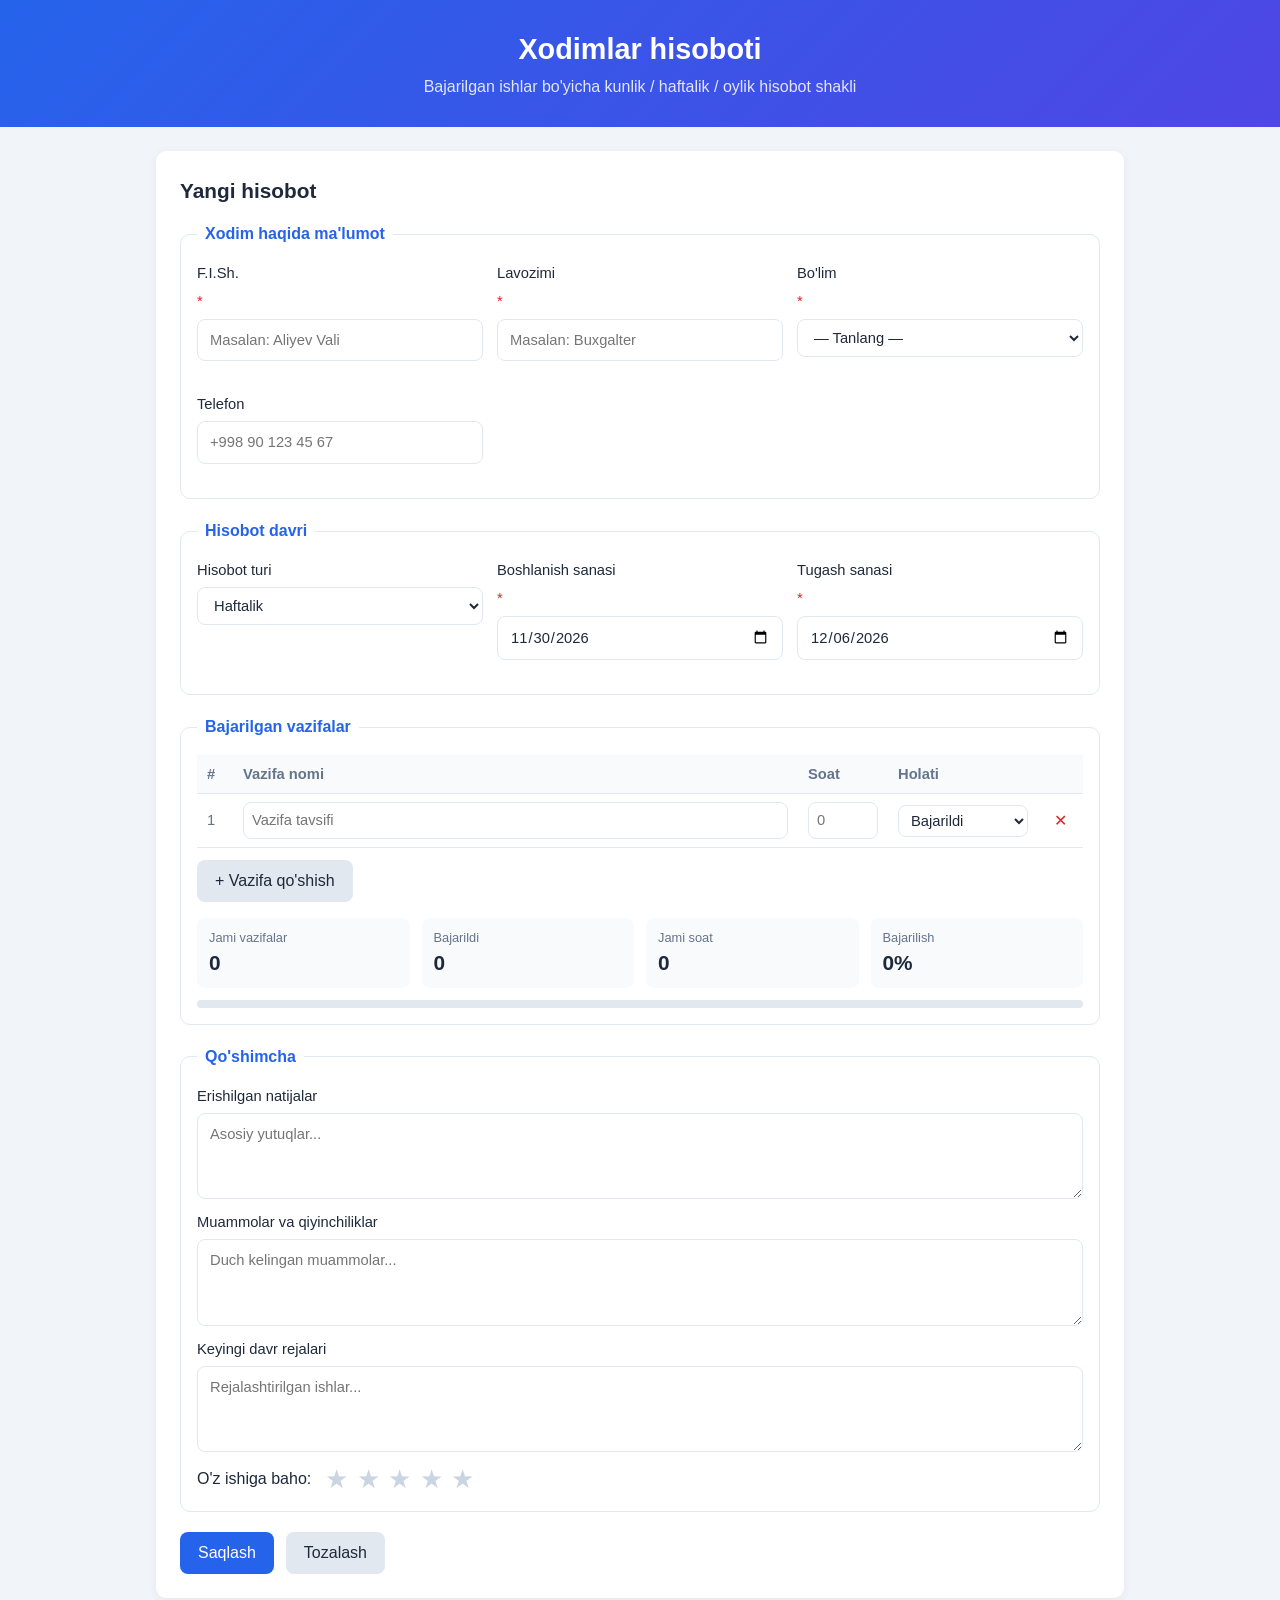
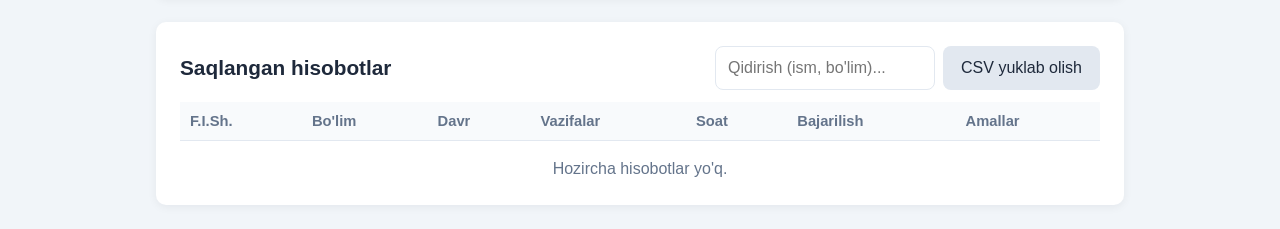
==== index.html @ c4ce34af "Xodimlar hisoboti formasini qo'shish (HTML, CSS, JS) Co-Authored-By: Claude Opus 5.5 <noreply@anthro" ====
<!DOCTYPE html>
<html lang="uz">
<head>
  <meta charset="UTF-8">
  <meta name="viewport" content="width=device-width, initial-scale=1.0">
  <title>Xodimlar hisoboti</title>
  <link rel="stylesheet" href="style.css">
</head>
<body>
  <header class="topbar">
    <h1>Xodimlar hisoboti</h1>
    <p>Bajarilgan ishlar bo'yicha kunlik / haftalik / oylik hisobot shakli</p>
  </header>

  <main class="container">
    <form id="reportForm" class="card" novalidate>
      <h2 id="formTitle">Yangi hisobot</h2>
      <input type="hidden" id="reportId">

      <fieldset>
        <legend>Xodim haqida ma'lumot</legend>
        <div class="grid">
          <label>F.I.Sh. <span class="req">*</span>
            <input type="text" id="fullName" placeholder="Masalan: Aliyev Vali" required>
            <small class="error"></small>
          </label>
          <label>Lavozimi <span class="req">*</span>
            <input type="text" id="position" placeholder="Masalan: Buxgalter" required>
            <small class="error"></small>
          </label>
          <label>Bo'lim <span class="req">*</span>
            <select id="department" required>
              <option value="">— Tanlang —</option>
              <option>Moliya</option>
              <option>Kadrlar</option>
              <option>Savdo</option>
              <option>IT</option>
              <option>Ishlab chiqarish</option>
              <option>Logistika</option>
              <option>Boshqa</option>
            </select>
            <small class="error"></small>
          </label>
          <label>Telefon
            <input type="tel" id="phone" placeholder="+998 90 123 45 67">
            <small class="error"></small>
          </label>
        </div>
      </fieldset>

      <fieldset>
        <legend>Hisobot davri</legend>
        <div class="grid">
          <label>Hisobot turi
            <select id="reportType">
              <option>Kunlik</option>
              <option selected>Haftalik</option>
              <option>Oylik</option>
            </select>
          </label>
          <label>Boshlanish sanasi <span class="req">*</span>
            <input type="date" id="dateFrom" required>
            <small class="error"></small>
          </label>
          <label>Tugash sanasi <span class="req">*</span>
            <input type="date" id="dateTo" required>
            <small class="error"></small>
          </label>
        </div>
      </fieldset>

      <fieldset>
        <legend>Bajarilgan vazifalar</legend>
        <div class="table-wrap">
          <table class="tasks">
            <thead>
              <tr>
                <th>#</th>
                <th>Vazifa nomi</th>
                <th>Soat</th>
                <th>Holati</th>
                <th></th>
              </tr>
            </thead>
            <tbody id="taskBody"></tbody>
          </table>
        </div>
        <button type="button" id="addTask" class="btn btn-light">+ Vazifa qo'shish</button>

        <div class="stats">
          <div><span>Jami vazifalar</span><b id="statTotal">0</b></div>
          <div><span>Bajarildi</span><b id="statDone">0</b></div>
          <div><span>Jami soat</span><b id="statHours">0</b></div>
          <div><span>Bajarilish</span><b id="statPercent">0%</b></div>
        </div>
        <div class="progress"><div id="progressBar"></div></div>
      </fieldset>

      <fieldset>
        <legend>Qo'shimcha</legend>
        <label>Erishilgan natijalar
          <textarea id="achievements" rows="3" placeholder="Asosiy yutuqlar..."></textarea>
        </label>
        <label>Muammolar va qiyinchiliklar
          <textarea id="problems" rows="3" placeholder="Duch kelingan muammolar..."></textarea>
        </label>
        <label>Keyingi davr rejalari
          <textarea id="plans" rows="3" placeholder="Rejalashtirilgan ishlar..."></textarea>
        </label>
        <div class="rating-row">
          <span>O'z ishiga baho:</span>
          <div class="rating" id="rating">
            <button type="button" data-v="1">★</button>
            <button type="button" data-v="2">★</button>
            <button type="button" data-v="3">★</button>
            <button type="button" data-v="4">★</button>
            <button type="button" data-v="5">★</button>
          </div>
        </div>
      </fieldset>

      <div class="actions">
        <button type="submit" class="btn btn-primary">Saqlash</button>
        <button type="button" id="resetBtn" class="btn btn-light">Tozalash</button>
      </div>
    </form>

    <section class="card">
      <div class="list-head">
        <h2>Saqlangan hisobotlar</h2>
        <div class="list-tools">
          <input type="search" id="search" placeholder="Qidirish (ism, bo'lim)...">
          <button type="button" id="exportCsv" class="btn btn-light">CSV yuklab olish</button>
        </div>
      </div>
      <div class="table-wrap">
        <table class="reports">
          <thead>
            <tr>
              <th>F.I.Sh.</th>
              <th>Bo'lim</th>
              <th>Davr</th>
              <th>Vazifalar</th>
              <th>Soat</th>
              <th>Bajarilish</th>
              <th>Amallar</th>
            </tr>
          </thead>
          <tbody id="reportBody"></tbody>
        </table>
      </div>
      <p id="emptyMsg" class="empty">Hozircha hisobotlar yo'q.</p>
    </section>
  </main>

  <div id="toast" class="toast"></div>

  <!-- Chop etish uchun ko'rinish -->
  <div id="printArea" class="print-area"></div>

  <script src="script.js"></script>
</body>
</html>
---- style.css ----
:root {
  --primary: #2563eb;
  --primary-dark: #1d4ed8;
  --bg: #f1f5f9;
  --card: #ffffff;
  --text: #1e293b;
  --muted: #64748b;
  --border: #e2e8f0;
  --danger: #dc2626;
  --success: #16a34a;
  --warning: #d97706;
  --radius: 10px;
}

* { box-sizing: border-box; }

body {
  margin: 0;
  font-family: "Segoe UI", Roboto, Arial, sans-serif;
  background: var(--bg);
  color: var(--text);
  line-height: 1.5;
}

.topbar {
  background: linear-gradient(135deg, var(--primary), #4f46e5);
  color: #fff;
  padding: 28px 16px;
  text-align: center;
}
.topbar h1 { margin: 0 0 4px; font-size: 1.8rem; }
.topbar p { margin: 0; opacity: .85; }

.container {
  max-width: 1000px;
  margin: 24px auto;
  padding: 0 16px;
  display: grid;
  gap: 24px;
}

.card {
  background: var(--card);
  border-radius: var(--radius);
  box-shadow: 0 2px 10px rgba(15, 23, 42, .06);
  padding: 24px;
}
.card h2 { margin: 0 0 16px; font-size: 1.3rem; }

fieldset {
  border: 1px solid var(--border);
  border-radius: var(--radius);
  padding: 16px;
  margin: 0 0 20px;
}
legend {
  padding: 0 8px;
  font-weight: 600;
  color: var(--primary);
}

.grid {
  display: grid;
  grid-template-columns: repeat(auto-fit, minmax(220px, 1fr));
  gap: 14px;
}

label {
  display: flex;
  flex-direction: column;
  gap: 6px;
  font-size: .92rem;
  font-weight: 500;
  margin-bottom: 12px;
}
.grid label { margin-bottom: 0; }
.req { color: var(--danger); }

input, select, textarea {
  font: inherit;
  padding: 9px 12px;
  border: 1px solid var(--border);
  border-radius: 8px;
  background: #fff;
  color: var(--text);
  transition: border-color .2s, box-shadow .2s;
  width: 100%;
}
input:focus, select:focus, textarea:focus {
  outline: none;
  border-color: var(--primary);
  box-shadow: 0 0 0 3px rgba(37, 99, 235, .15);
}
textarea { resize: vertical; }

.invalid { border-color: var(--danger) !important; }
.error { color: var(--danger); font-size: .8rem; min-height: 1em; font-weight: 400; }

/* Jadvallar */
.table-wrap { overflow-x: auto; }
table { width: 100%; border-collapse: collapse; }
th, td {
  padding: 8px 10px;
  border-bottom: 1px solid var(--border);
  text-align: left;
  font-size: .92rem;
}
th { background: #f8fafc; color: var(--muted); font-weight: 600; }
.tasks td input, .tasks td select { padding: 6px 8px; }
.tasks td:first-child { width: 36px; color: var(--muted); }
.tasks td:nth-child(3) { width: 90px; }
.tasks td:nth-child(4) { width: 150px; }
.tasks td:last-child { width: 44px; }

/* Tugmalar */
.btn {
  font: inherit;
  border: none;
  border-radius: 8px;
  padding: 9px 18px;
  cursor: pointer;
  transition: background .2s, transform .1s;
}
.btn:active { transform: scale(.97); }
.btn-primary { background: var(--primary); color: #fff; }
.btn-primary:hover { background: var(--primary-dark); }
.btn-light { background: #e2e8f0; color: var(--text); }
.btn-light:hover { background: #cbd5e1; }
#addTask { margin-top: 12px; }

.icon-btn {
  border: none;
  background: transparent;
  cursor: pointer;
  font-size: 1rem;
  padding: 4px 6px;
  border-radius: 6px;
}
.icon-btn:hover { background: #f1f5f9; }
.icon-btn.del { color: var(--danger); }

/* Statistika */
.stats {
  display: grid;
  grid-template-columns: repeat(auto-fit, minmax(120px, 1fr));
  gap: 12px;
  margin-top: 16px;
}
.stats div {
  background: #f8fafc;
  border-radius: 8px;
  padding: 10px 12px;
  display: flex;
  flex-direction: column;
}
.stats span { font-size: .8rem; color: var(--muted); }
.stats b { font-size: 1.3rem; }

.progress {
  margin-top: 12px;
  height: 8px;
  background: var(--border);
  border-radius: 99px;
  overflow: hidden;
}
#progressBar {
  height: 100%;
  width: 0;
  background: var(--success);
  transition: width .3s;
}

/* Reyting */
.rating-row { display: flex; align-items: center; gap: 12px; flex-wrap: wrap; }
.rating button {
  border: none;
  background: none;
  font-size: 1.6rem;
  color: #cbd5e1;
  cursor: pointer;
  padding: 0 2px;
}
.rating button.active { color: #f59e0b; }

.actions { display: flex; gap: 12px; flex-wrap: wrap; }

/* Ro'yxat */
.list-head {
  display: flex;
  justify-content: space-between;
  align-items: center;
  gap: 12px;
  flex-wrap: wrap;
  margin-bottom: 12px;
}
.list-head h2 { margin: 0; }
.list-tools { display: flex; gap: 8px; flex-wrap: wrap; }
.list-tools input { width: 220px; }

.badge {
  display: inline-block;
  padding: 2px 8px;
  border-radius: 99px;
  font-size: .8rem;
  font-weight: 600;
  color: #fff;
}
.badge.high { background: var(--success); }
.badge.mid { background: var(--warning); }
.badge.low { background: var(--danger); }

.empty { text-align: center; color: var(--muted); margin: 16px 0 0; }

/* Bildirishnoma */
.toast {
  position: fixed;
  bottom: 24px;
  left: 50%;
  transform: translateX(-50%) translateY(100px);
  background: var(--text);
  color: #fff;
  padding: 10px 20px;
  border-radius: 8px;
  opacity: 0;
  transition: all .3s;
  z-index: 100;
}
.toast.show { opacity: 1; transform: translateX(-50%) translateY(0); }

/* Chop etish */
.print-area { display: none; }

@media print {
  body { background: #fff; }
  .topbar, .container, .toast { display: none !important; }
  .print-area { display: block; padding: 20px; color: #000; }
  .print-area h1 { text-align: center; margin-bottom: 4px; }
  .print-area .sub { text-align: center; margin-top: 0; }
  .print-area table { margin: 12px 0; }
  .print-area th, .print-area td { border: 1px solid #000; }
  .print-area .sign { margin-top: 48px; display: flex; justify-content: space-between; }
}

@media (max-width: 600px) {
  .card { padding: 16px; }
  .list-tools input { width: 100%; }
  .actions .btn { flex: 1; }
}
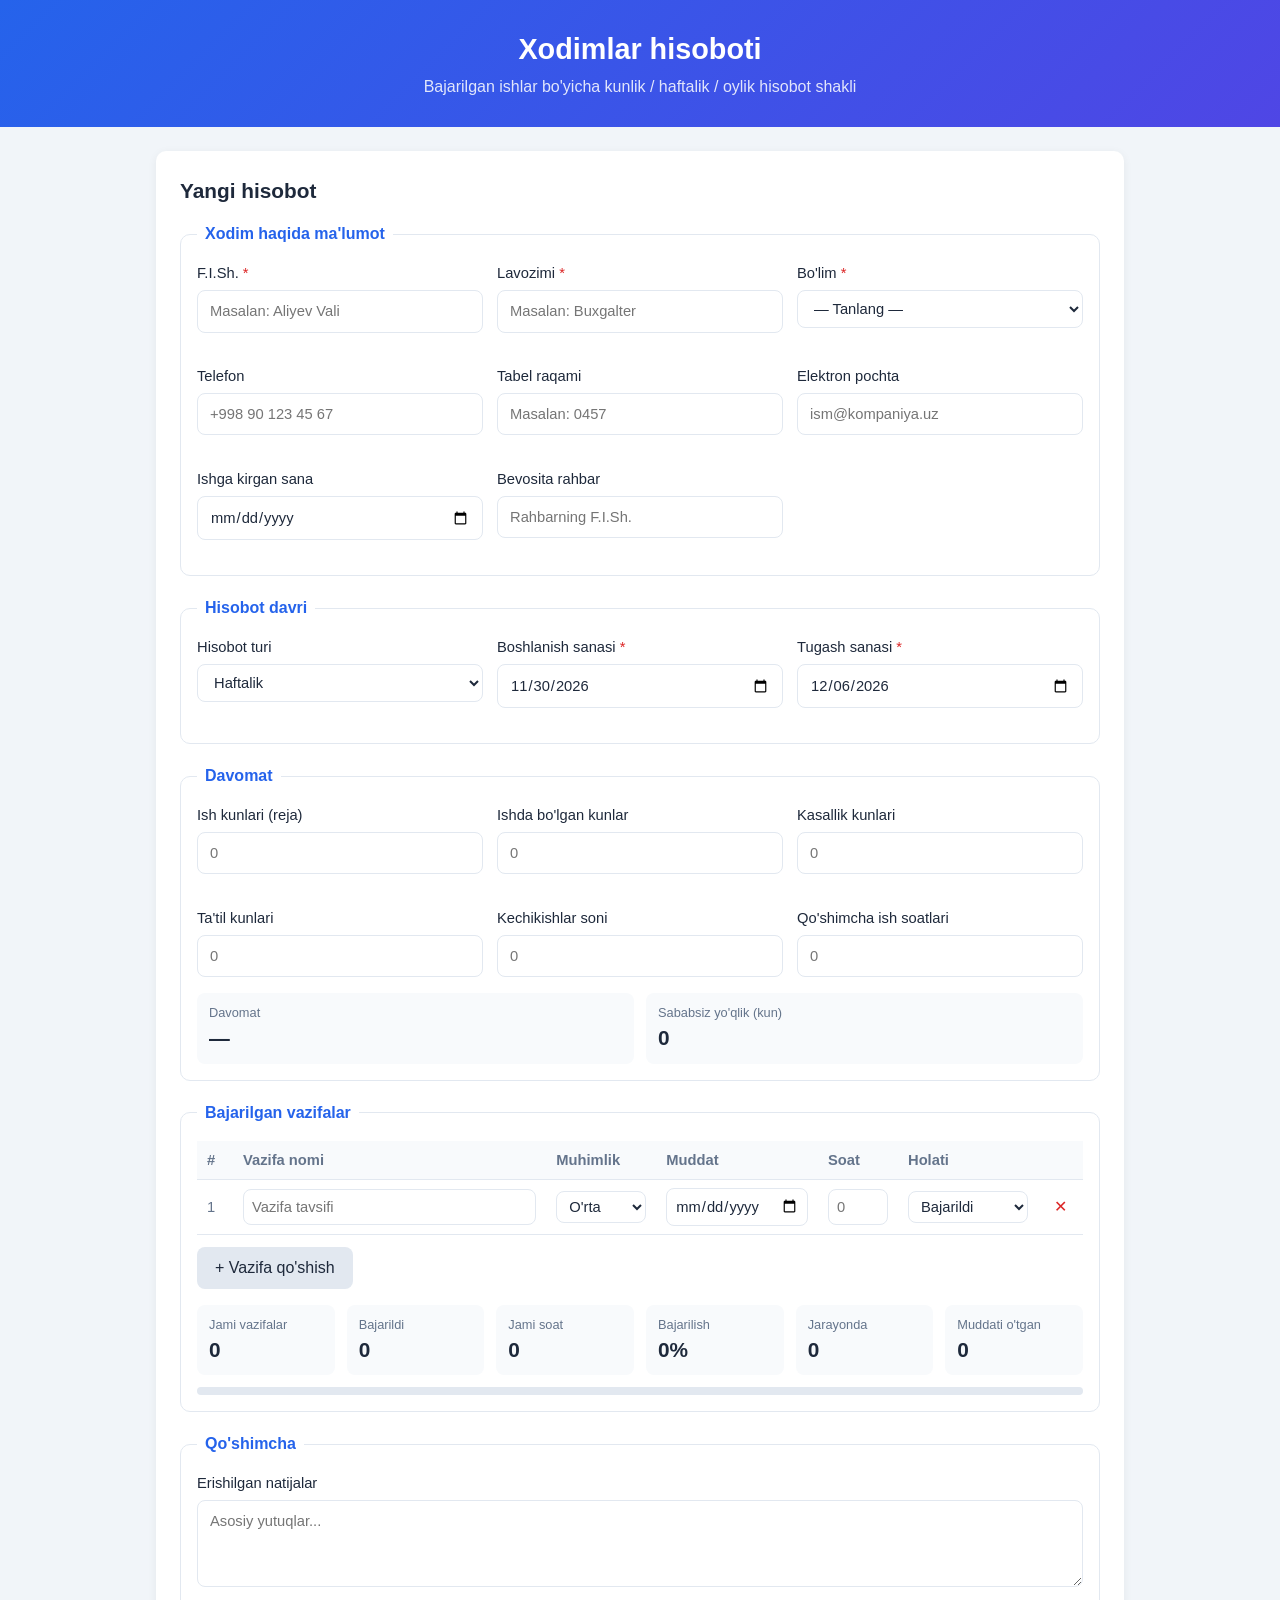
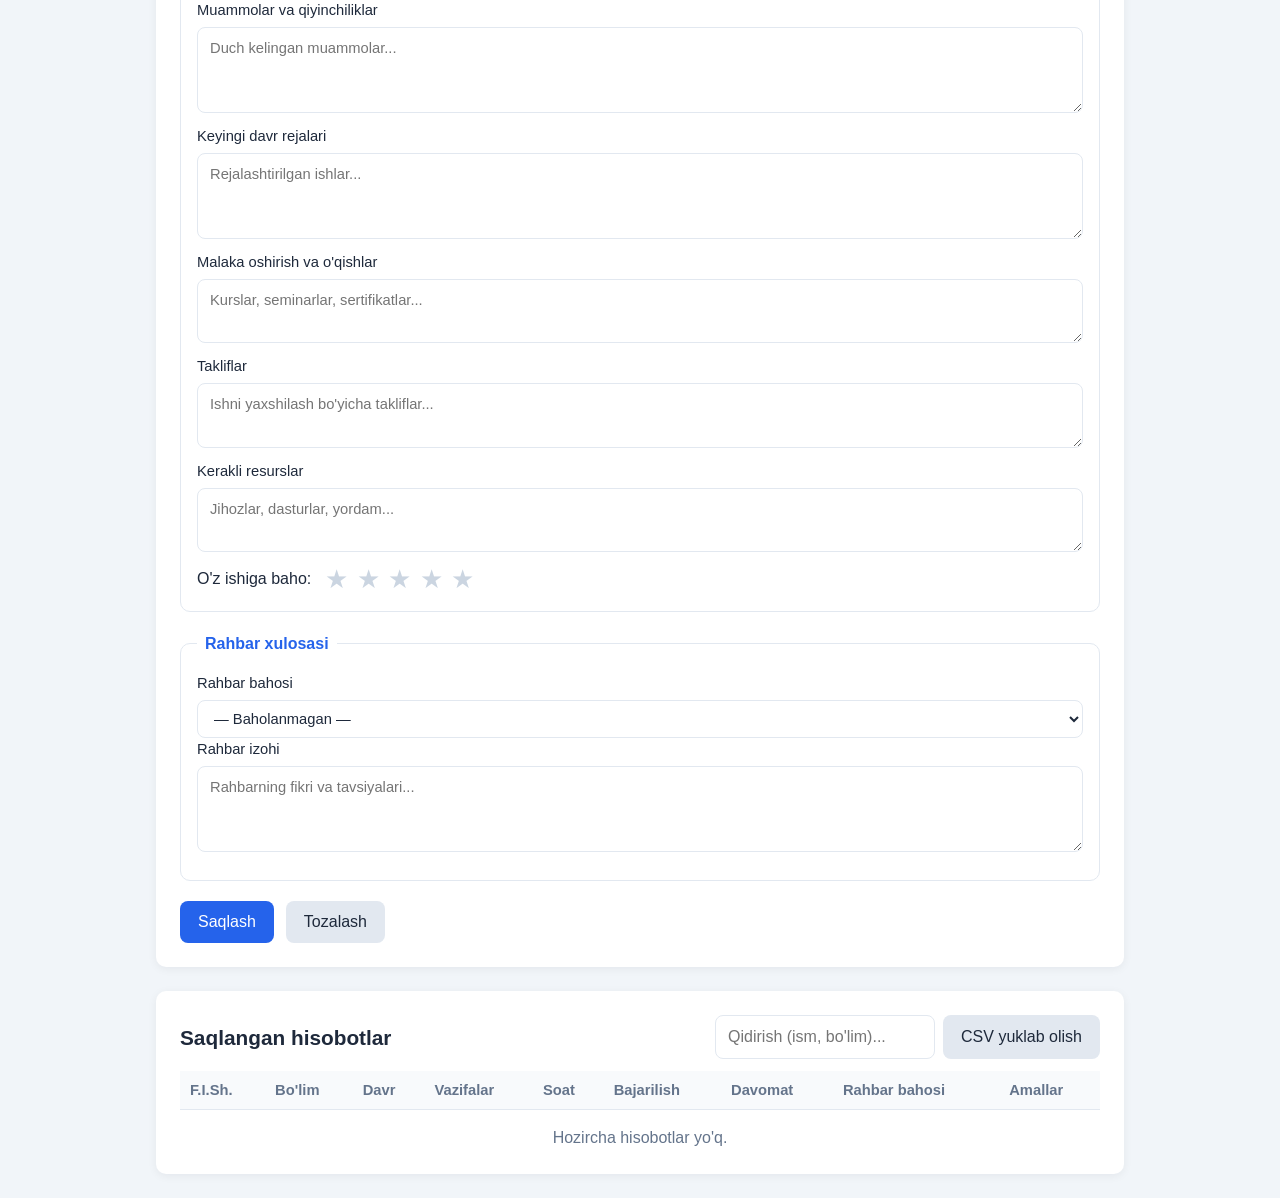
==== commit bac3a6be: "Hisobotga qo'shimcha ma'lumotlar qo'shish - Xodim: tabel raqami, email, ishga kirgan sana, bevosita " ====
--- a/index.html
+++ b/index.html
@@ -20,15 +20,15 @@
       <fieldset>
         <legend>Xodim haqida ma'lumot</legend>
         <div class="grid">
-          <label>F.I.Sh. <span class="req">*</span>
+          <label><span>F.I.Sh. <span class="req">*</span></span>
             <input type="text" id="fullName" placeholder="Masalan: Aliyev Vali" required>
             <small class="error"></small>
           </label>
-          <label>Lavozimi <span class="req">*</span>
+          <label><span>Lavozimi <span class="req">*</span></span>
             <input type="text" id="position" placeholder="Masalan: Buxgalter" required>
             <small class="error"></small>
           </label>
-          <label>Bo'lim <span class="req">*</span>
+          <label><span>Bo'lim <span class="req">*</span></span>
             <select id="department" required>
               <option value="">— Tanlang —</option>
               <option>Moliya</option>
@@ -45,6 +45,20 @@
             <input type="tel" id="phone" placeholder="+998 90 123 45 67">
             <small class="error"></small>
           </label>
+          <label>Tabel raqami
+            <input type="text" id="employeeId" placeholder="Masalan: 0457">
+          </label>
+          <label>Elektron pochta
+            <input type="email" id="email" placeholder="ism@kompaniya.uz">
+            <small class="error"></small>
+          </label>
+          <label>Ishga kirgan sana
+            <input type="date" id="hireDate">
+            <small class="error"></small>
+          </label>
+          <label>Bevosita rahbar
+            <input type="text" id="manager" placeholder="Rahbarning F.I.Sh.">
+          </label>
         </div>
       </fieldset>
 
@@ -58,14 +72,44 @@
               <option>Oylik</option>
             </select>
           </label>
-          <label>Boshlanish sanasi <span class="req">*</span>
+          <label><span>Boshlanish sanasi <span class="req">*</span></span>
             <input type="date" id="dateFrom" required>
             <small class="error"></small>
           </label>
-          <label>Tugash sanasi <span class="req">*</span>
+          <label><span>Tugash sanasi <span class="req">*</span></span>
             <input type="date" id="dateTo" required>
             <small class="error"></small>
           </label>
+        </div>
+      </fieldset>
+
+      <fieldset>
+        <legend>Davomat</legend>
+        <div class="grid">
+          <label>Ish kunlari (reja)
+            <input type="number" id="workDays" min="0" placeholder="0">
+            <small class="error"></small>
+          </label>
+          <label>Ishda bo'lgan kunlar
+            <input type="number" id="presentDays" min="0" placeholder="0">
+            <small class="error"></small>
+          </label>
+          <label>Kasallik kunlari
+            <input type="number" id="sickDays" min="0" placeholder="0">
+          </label>
+          <label>Ta'til kunlari
+            <input type="number" id="vacationDays" min="0" placeholder="0">
+          </label>
+          <label>Kechikishlar soni
+            <input type="number" id="lateCount" min="0" placeholder="0">
+          </label>
+          <label>Qo'shimcha ish soatlari
+            <input type="number" id="overtime" min="0" step="0.5" placeholder="0">
+          </label>
+        </div>
+        <div class="stats">
+          <div><span>Davomat</span><b id="statAttendance">—</b></div>
+          <div><span>Sababsiz yo'qlik (kun)</span><b id="statAbsent">0</b></div>
         </div>
       </fieldset>
 
@@ -75,11 +119,13 @@
           <table class="tasks">
             <thead>
               <tr>
-                <th>#</th>
+                <th class="c-num">#</th>
                 <th>Vazifa nomi</th>
-                <th>Soat</th>
-                <th>Holati</th>
-                <th></th>
+                <th class="c-prio">Muhimlik</th>
+                <th class="c-date">Muddat</th>
+                <th class="c-hours">Soat</th>
+                <th class="c-status">Holati</th>
+                <th class="c-del"></th>
               </tr>
             </thead>
             <tbody id="taskBody"></tbody>
@@ -92,6 +138,8 @@
           <div><span>Bajarildi</span><b id="statDone">0</b></div>
           <div><span>Jami soat</span><b id="statHours">0</b></div>
           <div><span>Bajarilish</span><b id="statPercent">0%</b></div>
+          <div><span>Jarayonda</span><b id="statProgress">0</b></div>
+          <div><span>Muddati o'tgan</span><b id="statOverdue">0</b></div>
         </div>
         <div class="progress"><div id="progressBar"></div></div>
       </fieldset>
@@ -106,6 +154,15 @@
         </label>
         <label>Keyingi davr rejalari
           <textarea id="plans" rows="3" placeholder="Rejalashtirilgan ishlar..."></textarea>
+        </label>
+        <label>Malaka oshirish va o'qishlar
+          <textarea id="training" rows="2" placeholder="Kurslar, seminarlar, sertifikatlar..."></textarea>
+        </label>
+        <label>Takliflar
+          <textarea id="suggestions" rows="2" placeholder="Ishni yaxshilash bo'yicha takliflar..."></textarea>
+        </label>
+        <label>Kerakli resurslar
+          <textarea id="resources" rows="2" placeholder="Jihozlar, dasturlar, yordam..."></textarea>
         </label>
         <div class="rating-row">
           <span>O'z ishiga baho:</span>
@@ -117,6 +174,24 @@
             <button type="button" data-v="5">★</button>
           </div>
         </div>
+      </fieldset>
+
+      <fieldset>
+        <legend>Rahbar xulosasi</legend>
+        <div class="grid">
+          <label>Rahbar bahosi
+            <select id="managerGrade">
+              <option value="">— Baholanmagan —</option>
+              <option>A'lo</option>
+              <option>Yaxshi</option>
+              <option>Qoniqarli</option>
+              <option>Qoniqarsiz</option>
+            </select>
+          </label>
+        </div>
+        <label>Rahbar izohi
+          <textarea id="managerComment" rows="3" placeholder="Rahbarning fikri va tavsiyalari..."></textarea>
+        </label>
       </fieldset>
 
       <div class="actions">
@@ -143,6 +218,8 @@
               <th>Vazifalar</th>
               <th>Soat</th>
               <th>Bajarilish</th>
+              <th>Davomat</th>
+              <th>Rahbar bahosi</th>
               <th>Amallar</th>
             </tr>
           </thead>
--- a/style.css
+++ b/style.css
@@ -106,11 +106,17 @@
   font-size: .92rem;
 }
 th { background: #f8fafc; color: var(--muted); font-weight: 600; }
+.tasks { min-width: 760px; }
 .tasks td input, .tasks td select { padding: 6px 8px; }
-.tasks td:first-child { width: 36px; color: var(--muted); }
-.tasks td:nth-child(3) { width: 90px; }
-.tasks td:nth-child(4) { width: 150px; }
-.tasks td:last-child { width: 44px; }
+.tasks td:first-child { color: var(--muted); }
+.tasks .c-num { width: 36px; }
+.tasks .c-prio { width: 110px; }
+.tasks .c-date { width: 150px; }
+.tasks .c-hours { width: 80px; }
+.tasks .c-status { width: 140px; }
+.tasks .c-del { width: 44px; }
+.tasks tr.overdue .t-deadline { border-color: var(--danger); color: var(--danger); }
+.badge.neutral { background: #94a3b8; }
 
 /* Tugmalar */
 .btn {
